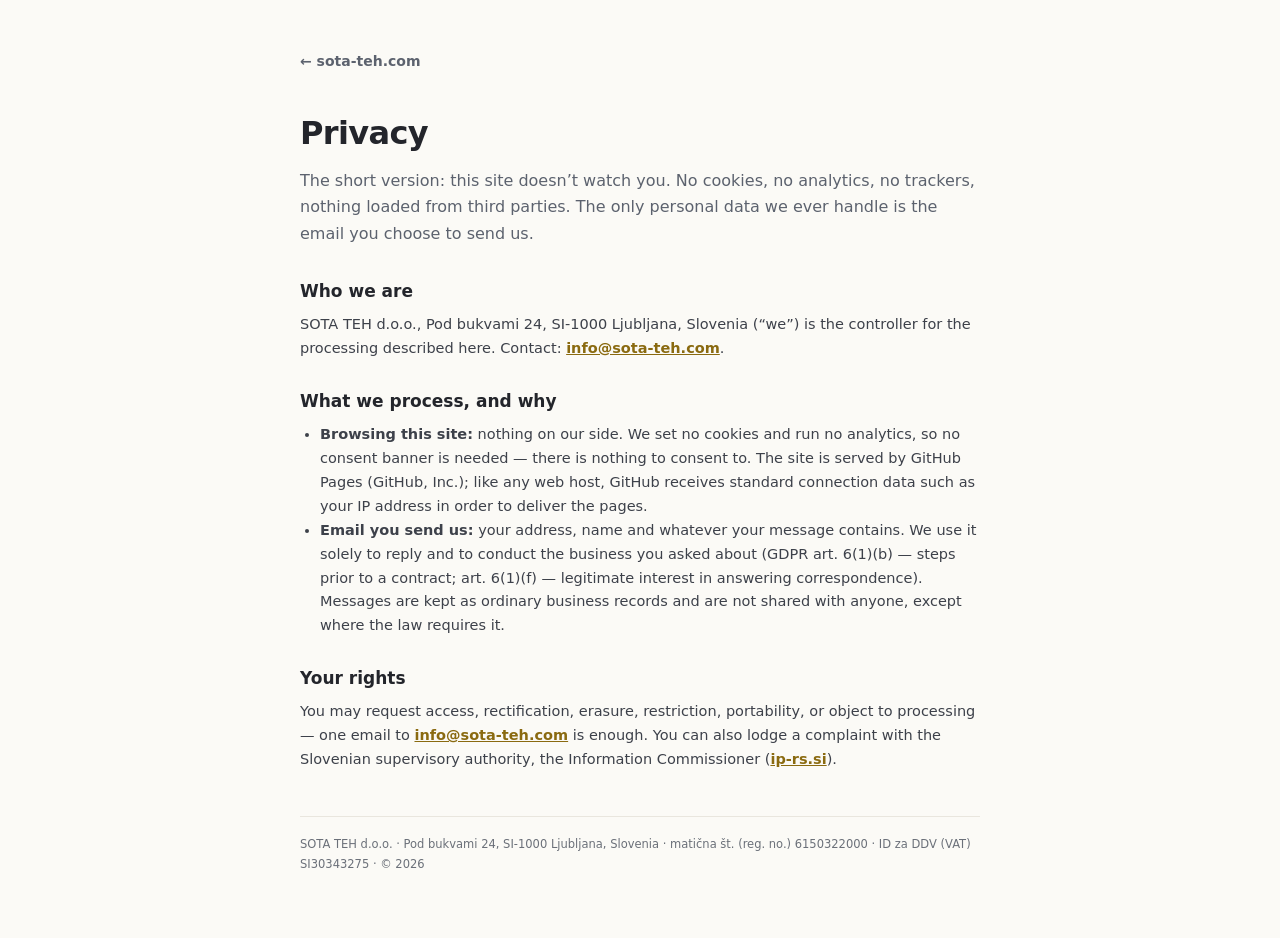
==== privacy.html @ 9b540cdd "Initial upload" ====
<!DOCTYPE html>
<html lang="en">
<head>
    <meta charset="UTF-8" />
    <meta name="viewport" content="width=device-width, initial-scale=1.0" />
    <title>Privacy — SOTA TEH</title>
    <meta name="robots" content="noindex" />
    <link rel="icon" type="image/svg+xml" href="favicon.svg" />
    <style>
        * { box-sizing: border-box; margin: 0; padding: 0; }
        body {
            font-family: "Segoe UI", system-ui, -apple-system, sans-serif;
            color: #23252b;
            background: #fbfaf6;
            line-height: 1.65;
            padding: 48px 24px 64px;
        }
        .wrap { max-width: 680px; margin: 0 auto; }
        /* The brand gold reaches only ~2.2:1 on this paper — far too low for
           14.5px body text. This deeper gold clears 4.5:1, and the permanent
           underline means link-ness no longer rests on colour alone (which it
           could not: against the body ink the two are barely 2:1 apart). */
        a { color: #8a6a10; text-decoration: underline; font-weight: 600; }
        a:hover { color: #23252b; }
        .back { font-size: 14px; display: inline-block; margin-bottom: 34px; color: #5c626e; font-weight: 600; text-decoration: none; }
        h1 { font-size: 32px; letter-spacing: -0.02em; margin-bottom: 8px; }
        .lead { color: #5c626e; margin-bottom: 30px; font-size: 16px; }
        h2 { font-size: 17px; margin: 26px 0 8px; }
        p, li { font-size: 14.5px; color: #3d414a; }
        ul { padding-left: 20px; margin: 6px 0; }
        .legal {
            margin-top: 44px;
            padding-top: 18px;
            scroll-margin-top: 24px;
            border-top: 1px solid #e9e6de;
            font-size: 11.5px;
            /* Mandatory provider data — quiet, but it has to stay readable. */
            color: #6b7079;
            line-height: 1.7;
        }
    </style>
</head>
<body>
    <div class="wrap">
        <a class="back" href="/">← sota-teh.com</a>
        <h1>Privacy</h1>
        <p class="lead">The short version: this site doesn’t watch you. No cookies, no analytics,
           no trackers, nothing loaded from third parties. The only personal data we ever handle
           is the email you choose to send us.</p>

        <h2>Who we are</h2>
        <p>SOTA TEH d.o.o., Pod bukvami 24, SI-1000 Ljubljana, Slovenia (“we”) is the controller
           for the processing described here. Contact: <a class="mail mail-text" data-u="info" data-h="sota-teh.com" href="/#contact">info [at] sota-teh [dot] com</a>.</p>

        <h2>What we process, and why</h2>
        <ul>
            <li><b>Browsing this site:</b> nothing on our side. We set no cookies and run no
                analytics, so no consent banner is needed — there is nothing to consent to.
                The site is served by GitHub Pages (GitHub, Inc.); like any web host, GitHub
                receives standard connection data such as your IP address in order to deliver
                the pages.</li>
            <li><b>Email you send us:</b> your address, name and whatever your message contains.
                We use it solely to reply and to conduct the business you asked about
                (GDPR art. 6(1)(b) — steps prior to a contract; art. 6(1)(f) — legitimate
                interest in answering correspondence). Messages are kept as ordinary business
                records and are not shared with anyone, except where the law requires it.</li>
        </ul>

        <h2>Your rights</h2>
        <p>You may request access, rectification, erasure, restriction, portability, or object to
           processing — one email to <a class="mail mail-text" data-u="info" data-h="sota-teh.com" href="/#contact">info [at] sota-teh [dot] com</a> is
           enough. You can also lodge a complaint with the Slovenian supervisory authority, the
           Information Commissioner (<a href="https://www.ip-rs.si" target="_blank" rel="noopener">ip-rs.si</a>).</p>

        <p class="legal" id="legal">
            SOTA TEH d.o.o. · Pod bukvami 24, SI-1000 Ljubljana, Slovenia ·
            matična št. (reg. no.) 6150322000 · ID za DDV (VAT) SI30343275 · © 2026
        </p>
    </div>
    <script>
        (function () {
            function addr(el) { return el.dataset.u + "@" + el.dataset.h; }
            document.querySelectorAll("a.mail").forEach(function (a) {
                a.setAttribute("href", "mailto:" + addr(a));
            });
            document.querySelectorAll(".mail-text").forEach(function (el) {
                el.textContent = addr(el);
            });
        })();
    </script>
</body>
</html>
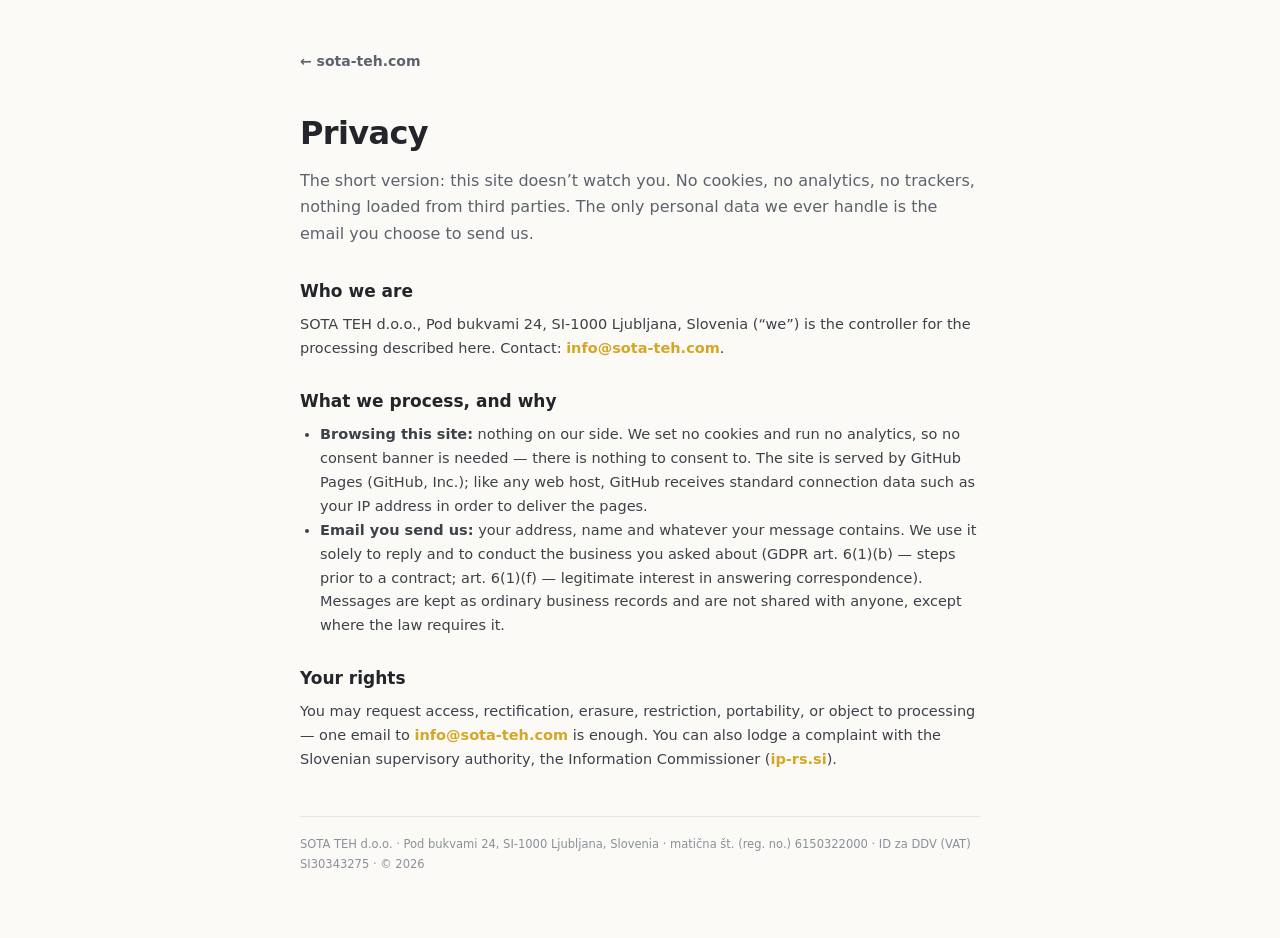
==== commit 312b4aa1: "Initial upload" ====
--- a/privacy.html
+++ b/privacy.html
@@ -16,13 +16,9 @@
             padding: 48px 24px 64px;
         }
         .wrap { max-width: 680px; margin: 0 auto; }
-        /* The brand gold reaches only ~2.2:1 on this paper — far too low for
-           14.5px body text. This deeper gold clears 4.5:1, and the permanent
-           underline means link-ness no longer rests on colour alone (which it
-           could not: against the body ink the two are barely 2:1 apart). */
-        a { color: #8a6a10; text-decoration: underline; font-weight: 600; }
-        a:hover { color: #23252b; }
-        .back { font-size: 14px; display: inline-block; margin-bottom: 34px; color: #5c626e; font-weight: 600; text-decoration: none; }
+        a { color: #d6a626; text-decoration: none; font-weight: 600; }
+        a:hover { text-decoration: underline; }
+        .back { font-size: 14px; display: inline-block; margin-bottom: 34px; color: #5c626e; font-weight: 600; }
         h1 { font-size: 32px; letter-spacing: -0.02em; margin-bottom: 8px; }
         .lead { color: #5c626e; margin-bottom: 30px; font-size: 16px; }
         h2 { font-size: 17px; margin: 26px 0 8px; }
@@ -34,8 +30,7 @@
             scroll-margin-top: 24px;
             border-top: 1px solid #e9e6de;
             font-size: 11.5px;
-            /* Mandatory provider data — quiet, but it has to stay readable. */
-            color: #6b7079;
+            color: #8b909b;
             line-height: 1.7;
         }
     </style>
@@ -50,7 +45,7 @@
 
         <h2>Who we are</h2>
         <p>SOTA TEH d.o.o., Pod bukvami 24, SI-1000 Ljubljana, Slovenia (“we”) is the controller
-           for the processing described here. Contact: <a class="mail mail-text" data-u="info" data-h="sota-teh.com" href="/#contact">info [at] sota-teh [dot] com</a>.</p>
+           for the processing described here. Contact: <a class="mail mail-text" data-u="info" data-h="sota-teh.com">info [at] sota-teh [dot] com</a>.</p>
 
         <h2>What we process, and why</h2>
         <ul>
@@ -68,7 +63,7 @@
 
         <h2>Your rights</h2>
         <p>You may request access, rectification, erasure, restriction, portability, or object to
-           processing — one email to <a class="mail mail-text" data-u="info" data-h="sota-teh.com" href="/#contact">info [at] sota-teh [dot] com</a> is
+           processing — one email to <a class="mail mail-text" data-u="info" data-h="sota-teh.com">info [at] sota-teh [dot] com</a> is
            enough. You can also lodge a complaint with the Slovenian supervisory authority, the
            Information Commissioner (<a href="https://www.ip-rs.si" target="_blank" rel="noopener">ip-rs.si</a>).</p>
 
